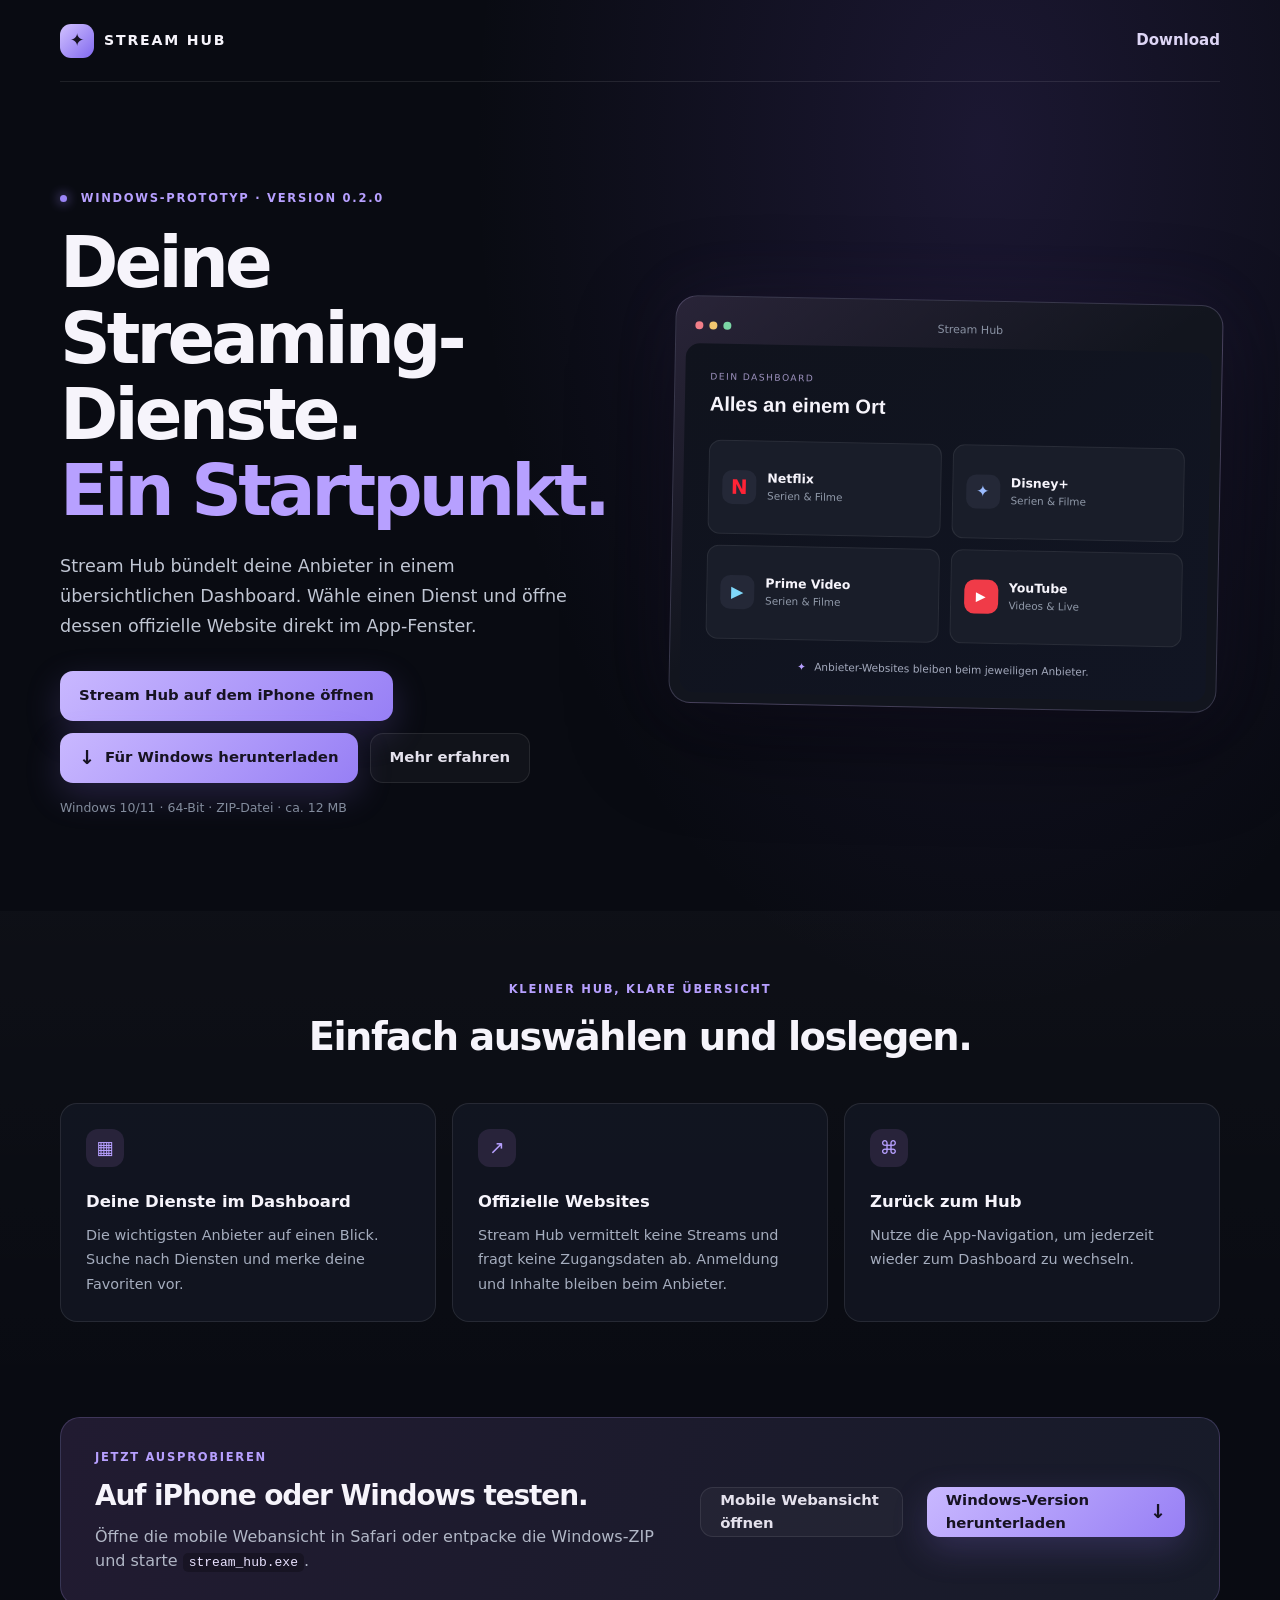
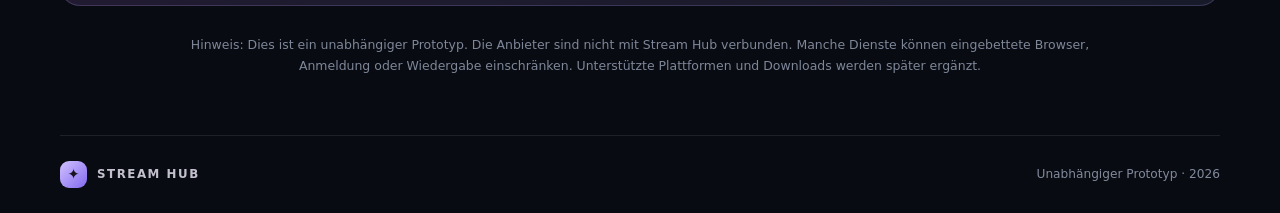
==== website/index.html @ b2f7ea52 "Prepare Stream Hub GitHub preview releases" ====
<!doctype html>
<html lang="de">
  <head>
    <meta charset="utf-8">
    <meta name="viewport" content="width=device-width, initial-scale=1">
    <meta name="description" content="Stream Hub ist ein übersichtlicher Startpunkt für deine Streaming-Dienste.">
    <meta name="theme-color" content="#090b12">
    <title>Stream Hub – Deine Dienste an einem Ort</title>
    <link rel="stylesheet" href="styles.css">
  </head>
  <body>
    <header class="topbar">
      <a class="brand" href="#top" aria-label="Stream Hub Startseite">
        <span class="brand-icon" aria-hidden="true">✦</span>
        <span>STREAM HUB</span>
      </a>
      <a class="top-link" href="#download">Download</a>
    </header>

    <main id="top">
      <section class="hero">
        <div class="hero-copy">
          <p class="eyebrow"><span class="pulse"></span> WINDOWS-PROTOTYP · VERSION 0.2.0</p>
          <h1>Deine Streaming-Dienste.<br><span>Ein Startpunkt.</span></h1>
          <p class="intro">Stream Hub bündelt deine Anbieter in einem übersichtlichen Dashboard. Wähle einen Dienst und öffne dessen offizielle Website direkt im App-Fenster.</p>
          <div class="hero-actions">
            <a class="button primary" href="app/">Stream Hub auf dem iPhone öffnen</a>
            <a class="button primary" href="downloads/Stream-Hub-Windows-x64.zip" download>
              <span aria-hidden="true">↓</span> Für Windows herunterladen
            </a>
            <a class="button secondary" href="#details">Mehr erfahren</a>
          </div>
          <p class="build-note">Windows 10/11 · 64-Bit · ZIP-Datei · ca. 12 MB</p>
        </div>

        <div class="mock-window" aria-label="Vorschau des Stream-Hub-Dashboards">
          <div class="window-bar"><span></span><span></span><span></span><b>Stream Hub</b></div>
          <div class="mock-content">
            <div class="mock-heading"><small>DEIN DASHBOARD</small><strong>Alles an einem Ort</strong></div>
            <div class="mock-grid">
              <div class="tile"><i class="netflix">N</i><b>Netflix</b><small>Serien & Filme</small></div>
              <div class="tile"><i class="disney">✦</i><b>Disney+</b><small>Serien & Filme</small></div>
              <div class="tile"><i class="prime">▶</i><b>Prime Video</b><small>Serien & Filme</small></div>
              <div class="tile"><i class="youtube">▶</i><b>YouTube</b><small>Videos & Live</small></div>
            </div>
            <div class="mock-caption"><span class="sparkle">✦</span> Anbieter-Websites bleiben beim jeweiligen Anbieter.</div>
          </div>
        </div>
      </section>

      <section id="details" class="details">
        <div class="section-title"><p class="eyebrow">KLEINER HUB, KLARE ÜBERSICHT</p><h2>Einfach auswählen und loslegen.</h2></div>
        <div class="feature-grid">
          <article class="feature"><span class="feature-icon">▦</span><h3>Deine Dienste im Dashboard</h3><p>Die wichtigsten Anbieter auf einen Blick. Suche nach Diensten und merke deine Favoriten vor.</p></article>
          <article class="feature"><span class="feature-icon">↗</span><h3>Offizielle Websites</h3><p>Stream Hub vermittelt keine Streams und fragt keine Zugangsdaten ab. Anmeldung und Inhalte bleiben beim Anbieter.</p></article>
          <article class="feature"><span class="feature-icon">⌘</span><h3>Zurück zum Hub</h3><p>Nutze die App-Navigation, um jederzeit wieder zum Dashboard zu wechseln.</p></article>
        </div>
      </section>

      <section id="download" class="download-panel">
        <div><p class="eyebrow">JETZT AUSPROBIEREN</p><h2>Auf iPhone oder Windows testen.</h2><p>Öffne die mobile Webansicht in Safari oder entpacke die Windows-ZIP und starte <code>stream_hub.exe</code>.</p></div>
        <a class="button secondary" href="app/">Mobile Webansicht öffnen</a>
        <a class="button primary" href="downloads/Stream-Hub-Windows-x64.zip" download>Windows-Version herunterladen <span aria-hidden="true">↓</span></a>
      </section>

      <p class="notice">Hinweis: Dies ist ein unabhängiger Prototyp. Die Anbieter sind nicht mit Stream Hub verbunden. Manche Dienste können eingebettete Browser, Anmeldung oder Wiedergabe einschränken. Unterstützte Plattformen und Downloads werden später ergänzt.</p>
    </main>

    <footer><a class="brand" href="#top"><span class="brand-icon" aria-hidden="true">✦</span><span>STREAM HUB</span></a><span>Unabhängiger Prototyp · 2026</span></footer>
  </body>
</html>
---- website/styles.css ----
:root{color-scheme:dark;--bg:#090b12;--panel:#151925;--panel2:#10141f;--text:#f6f4fb;--muted:#a5adbe;--purple:#b7a0ff;--line:rgba(255,255,255,.09)}
*{box-sizing:border-box}
html{scroll-behavior:smooth}
body{margin:0;background:radial-gradient(ellipse at 77% 8%,rgba(111,80,196,.18),transparent 32rem),var(--bg);color:var(--text);font-family:'Segoe UI',system-ui,sans-serif;line-height:1.55}
a{color:inherit;text-decoration:none}
.topbar,footer{width:min(1160px,calc(100% - 48px));margin:auto;display:flex;align-items:center;justify-content:space-between}
.topbar{height:82px;border-bottom:1px solid var(--line)}
.brand{display:inline-flex;align-items:center;gap:10px;font-family:'Segoe UI',system-ui,sans-serif;font-size:.88rem;font-weight:800;letter-spacing:.13em}
.brand-icon{display:grid;place-items:center;width:34px;height:34px;border-radius:11px;background:linear-gradient(135deg,#d2c2ff,#8169ef);color:#171322;font-size:1.1rem;letter-spacing:0}
.top-link{color:#ddd5f5;font-weight:600;font-size:.94rem}
.hero{width:min(1160px,calc(100% - 48px));margin:0 auto;padding:108px 0 94px;display:grid;grid-template-columns:1fr 1fr;gap:64px;align-items:center}
.eyebrow{margin:0 0 17px;color:var(--purple);font-size:.72rem;font-weight:700;letter-spacing:.15em}
.pulse{display:inline-block;width:7px;height:7px;border-radius:50%;margin-right:8px;background:#9b85f7;box-shadow:0 0 12px #9b85f7}
h1,h2,h3,p{margin-top:0}
h1,h2,h3{font-family:'Segoe UI',system-ui,sans-serif}
h1{font-size:clamp(2.75rem,5.5vw,4.5rem);line-height:1.08;letter-spacing:-.055em;margin-bottom:23px}
h1 span{color:var(--purple)}
.intro{max-width:530px;color:#c0c6d3;font-size:1.1rem;line-height:1.7;margin-bottom:29px}
.hero-actions{display:flex;flex-wrap:wrap;gap:12px}
.button{min-height:50px;padding:0 19px;border-radius:13px;display:inline-flex;align-items:center;justify-content:center;gap:10px;font-weight:700;font-size:.93rem;transition:transform .16s,filter .16s}
.button:hover{transform:translateY(-2px);filter:brightness(1.08)}
.primary{background:linear-gradient(135deg,#c9b8ff,#977ff5);color:#171322;box-shadow:0 12px 35px rgba(146,118,240,.21)}
.primary span{font-size:1.2rem}
.secondary{border:1px solid var(--line);background:rgba(255,255,255,.035);color:#e4e1ec}
.build-note{margin:15px 0 0;color:#838c9d;font-size:.78rem}
.mock-window{position:relative;padding:10px;border-radius:22px;background:linear-gradient(145deg,#292438,#12151e 48%);border:1px solid rgba(211,195,255,.2);box-shadow:0 28px 100px rgba(0,0,0,.45),0 0 70px rgba(137,105,220,.08);transform:rotate(1.1deg)}
.window-bar{height:37px;display:flex;align-items:center;gap:6px;padding:0 9px;color:#8991a2;font-size:.69rem}.window-bar span{width:8px;height:8px;border-radius:50%;background:#f17e88}.window-bar span:nth-child(2){background:#f2c66f}.window-bar span:nth-child(3){background:#7bd6a5}.window-bar b{margin-left:auto;margin-right:auto;font-weight:500}
.mock-content{padding:26px 25px 19px;border-radius:14px;background:linear-gradient(140deg,#10131d,#111523)}
.mock-heading{display:flex;flex-direction:column;gap:5px;margin-bottom:20px}.mock-heading small{color:#9c91bd;font-size:.57rem;letter-spacing:.16em}.mock-heading strong{font-family:Manrope,sans-serif;font-size:1.25rem}
.mock-grid{display:grid;grid-template-columns:1fr 1fr;gap:11px}
.tile{min-height:94px;padding:13px;border-radius:12px;border:1px solid rgba(255,255,255,.07);background:#191d29;display:grid;grid-template-columns:35px 1fr;grid-template-rows:1fr 1fr;column-gap:10px;align-items:center}
.tile i{grid-row:1/3;width:34px;height:34px;border-radius:10px;display:grid;place-items:center;background:#242837;font-style:normal;font-size:1rem;color:white}.tile .netflix{color:#ff2336;font-weight:800;font-size:1.25rem}.tile .disney{color:#9bbcff}.tile .prime{color:#80d8fa}.tile .youtube{background:#f03b48;font-size:.8rem}.tile b{align-self:end;font-size:.78rem}.tile small{align-self:start;color:#9099a9;font-size:.65rem}
.mock-caption{padding-top:18px;text-align:center;color:#a4aabd;font-size:.66rem}.sparkle{color:#b7a0ff;margin-right:5px}
.details{padding:70px 24px 95px;background:linear-gradient(180deg,rgba(255,255,255,.018),transparent)}
.section-title{text-align:center;margin:0 auto 37px}.section-title .eyebrow{margin-bottom:8px}.section-title h2,.download-panel h2{font-size:clamp(1.7rem,3vw,2.5rem);letter-spacing:-.04em;margin-bottom:0}
.feature-grid{width:min(1160px,100%);margin:auto;display:grid;grid-template-columns:repeat(3,1fr);gap:16px}
.feature{padding:25px;border:1px solid var(--line);border-radius:17px;background:rgba(21,25,37,.7)}
.feature-icon{display:grid;place-items:center;width:38px;height:38px;margin-bottom:22px;border-radius:12px;background:#28233a;color:var(--purple);font-size:1.15rem}.feature h3{font-size:1.03rem;margin-bottom:8px}.feature p{margin-bottom:0;color:var(--muted);font-size:.9rem;line-height:1.7}
.download-panel{width:min(1160px,calc(100% - 48px));margin:0 auto 28px;padding:31px 34px;border-radius:20px;background:linear-gradient(110deg,#211b31,#171b29);border:1px solid rgba(183,160,255,.2);display:flex;align-items:center;justify-content:space-between;gap:24px}.download-panel .eyebrow{margin-bottom:7px}.download-panel h2{font-size:1.75rem;margin-bottom:7px}.download-panel p:last-child{margin:0;color:#b1b7c6}.download-panel code{color:#e9e2ff;background:rgba(0,0,0,.25);padding:2px 6px;border-radius:5px}
.notice{width:min(950px,calc(100% - 48px));margin:0 auto 58px;text-align:center;color:#7e8798;font-size:.78rem;line-height:1.7}
footer{min-height:78px;border-top:1px solid var(--line);color:#818a9c;font-size:.76rem}footer .brand{color:#c4c1cf;font-size:.74rem}footer .brand-icon{width:27px;height:27px;border-radius:9px;font-size:.9rem}
@media(max-width:860px){.hero{padding:78px 0;grid-template-columns:1fr;gap:42px}.hero-copy{max-width:660px}.mock-window{width:min(560px,100%);margin:auto}.feature-grid{grid-template-columns:1fr}.feature{padding:21px}.feature-icon{margin-bottom:14px}}
@media(max-width:560px){.topbar,footer,.hero,.download-panel{width:calc(100% - 32px)}.topbar{height:68px}.hero{padding:59px 0 68px;gap:34px}h1{font-size:2.75rem}.intro{font-size:1rem}.hero-actions{flex-direction:column;align-items:stretch}.button{width:100%}.mock-content{padding:20px 15px 16px}.tile{min-height:82px;padding:9px;grid-template-columns:30px 1fr;column-gap:7px}.tile i{width:29px;height:29px}.tile b{font-size:.71rem}.tile small{font-size:.58rem}.details{padding:58px 16px 65px}.download-panel{padding:24px;align-items:stretch;flex-direction:column;margin-bottom:24px}.download-panel h2{font-size:1.55rem}.notice{width:calc(100% - 32px);margin-bottom:40px}footer{font-size:.66rem}}
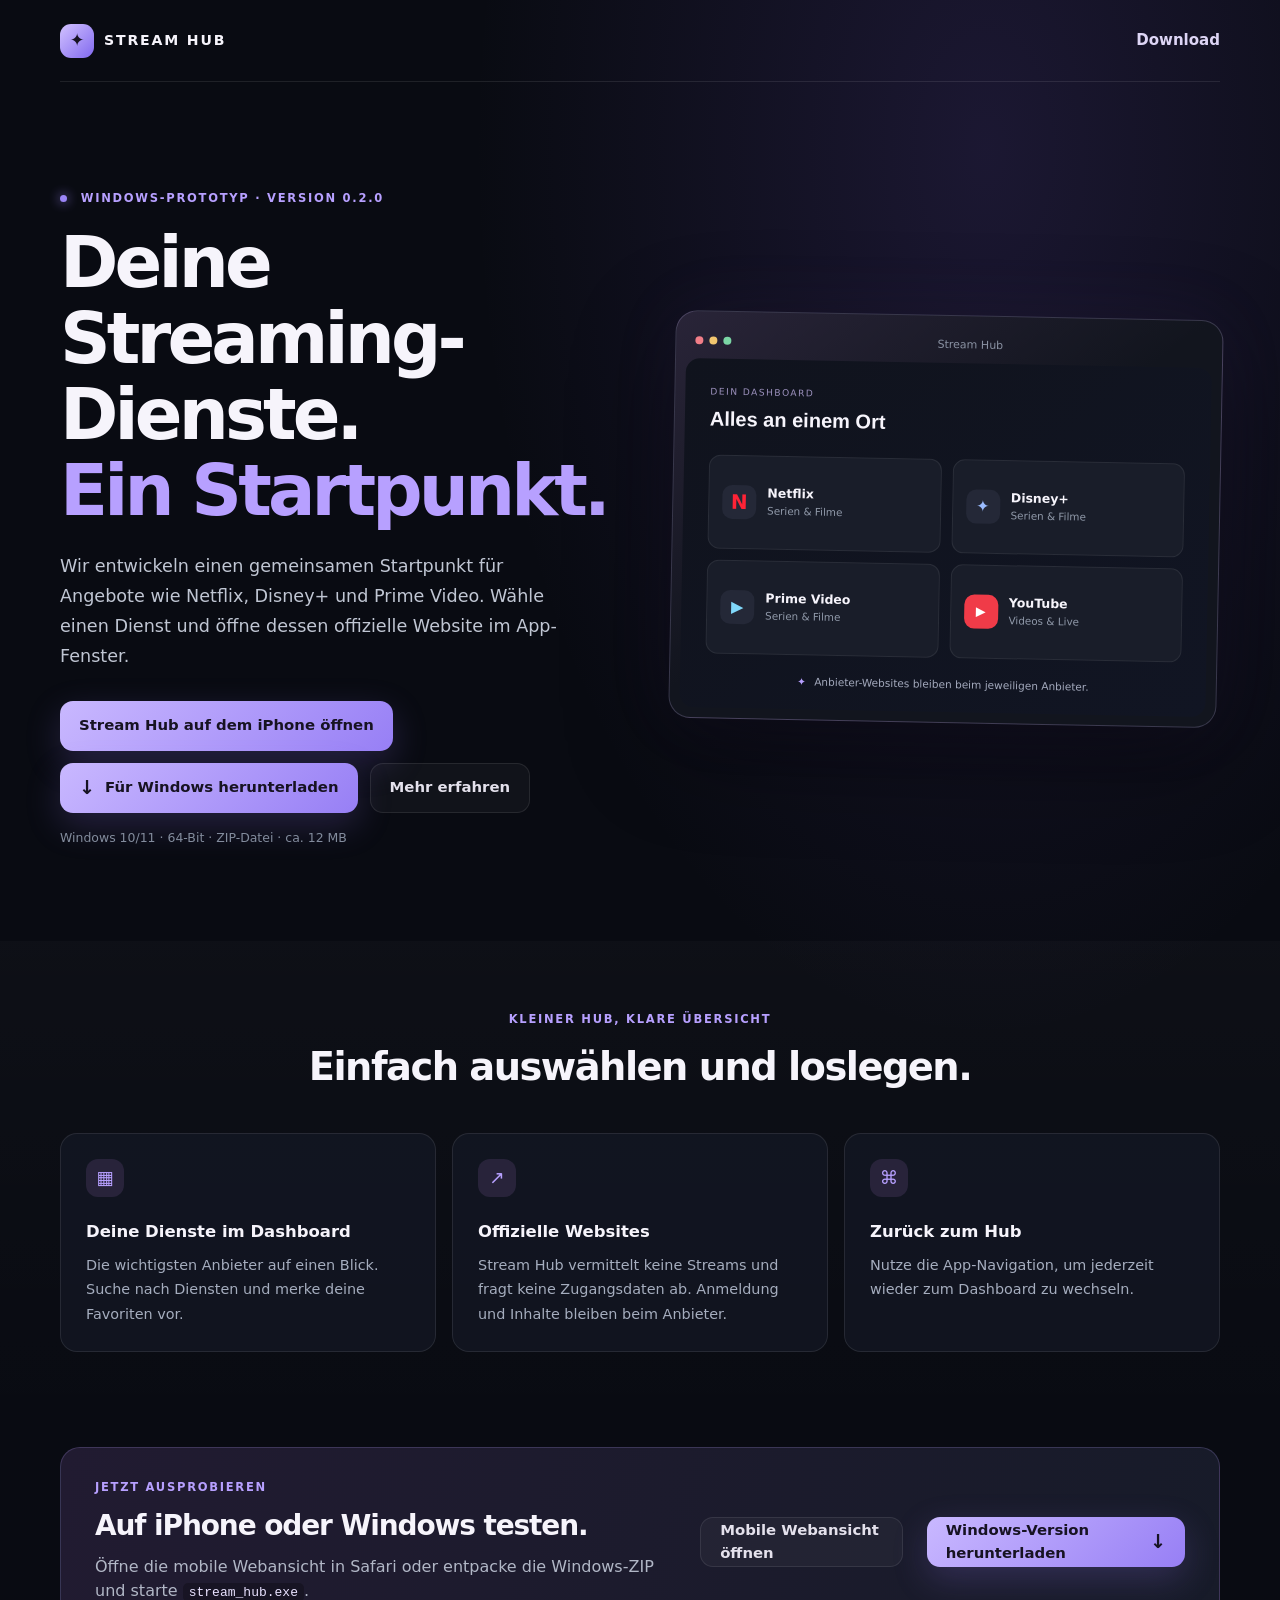
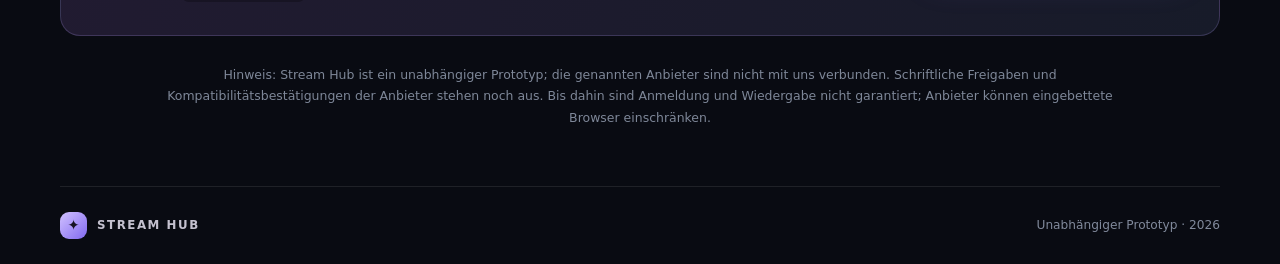
==== commit 9ed229a2: "Clarify provider approval status in app description" ====
--- a/website/index.html
+++ b/website/index.html
@@ -3,7 +3,7 @@
   <head>
     <meta charset="utf-8">
     <meta name="viewport" content="width=device-width, initial-scale=1">
-    <meta name="description" content="Stream Hub ist ein übersichtlicher Startpunkt für deine Streaming-Dienste.">
+    <meta name="description" content="Stream Hub ist ein unabhängiger Prototyp für einen gemeinsamen Startpunkt zu Streaming-Diensten.">
     <meta name="theme-color" content="#090b12">
     <title>Stream Hub – Deine Dienste an einem Ort</title>
     <link rel="stylesheet" href="styles.css">
@@ -22,7 +22,7 @@
         <div class="hero-copy">
           <p class="eyebrow"><span class="pulse"></span> WINDOWS-PROTOTYP · VERSION 0.2.0</p>
           <h1>Deine Streaming-Dienste.<br><span>Ein Startpunkt.</span></h1>
-          <p class="intro">Stream Hub bündelt deine Anbieter in einem übersichtlichen Dashboard. Wähle einen Dienst und öffne dessen offizielle Website direkt im App-Fenster.</p>
+          <p class="intro">Wir entwickeln einen gemeinsamen Startpunkt für Angebote wie Netflix, Disney+ und Prime Video. Wähle einen Dienst und öffne dessen offizielle Website im App-Fenster.</p>
           <div class="hero-actions">
             <a class="button primary" href="app/">Stream Hub auf dem iPhone öffnen</a>
             <a class="button primary" href="downloads/Stream-Hub-Windows-x64.zip" download>
@@ -63,7 +63,7 @@
         <a class="button primary" href="downloads/Stream-Hub-Windows-x64.zip" download>Windows-Version herunterladen <span aria-hidden="true">↓</span></a>
       </section>
 
-      <p class="notice">Hinweis: Dies ist ein unabhängiger Prototyp. Die Anbieter sind nicht mit Stream Hub verbunden. Manche Dienste können eingebettete Browser, Anmeldung oder Wiedergabe einschränken. Unterstützte Plattformen und Downloads werden später ergänzt.</p>
+      <p class="notice">Hinweis: Stream Hub ist ein unabhängiger Prototyp; die genannten Anbieter sind nicht mit uns verbunden. Schriftliche Freigaben und Kompatibilitätsbestätigungen der Anbieter stehen noch aus. Bis dahin sind Anmeldung und Wiedergabe nicht garantiert; Anbieter können eingebettete Browser einschränken.</p>
     </main>
 
     <footer><a class="brand" href="#top"><span class="brand-icon" aria-hidden="true">✦</span><span>STREAM HUB</span></a><span>Unabhängiger Prototyp · 2026</span></footer>
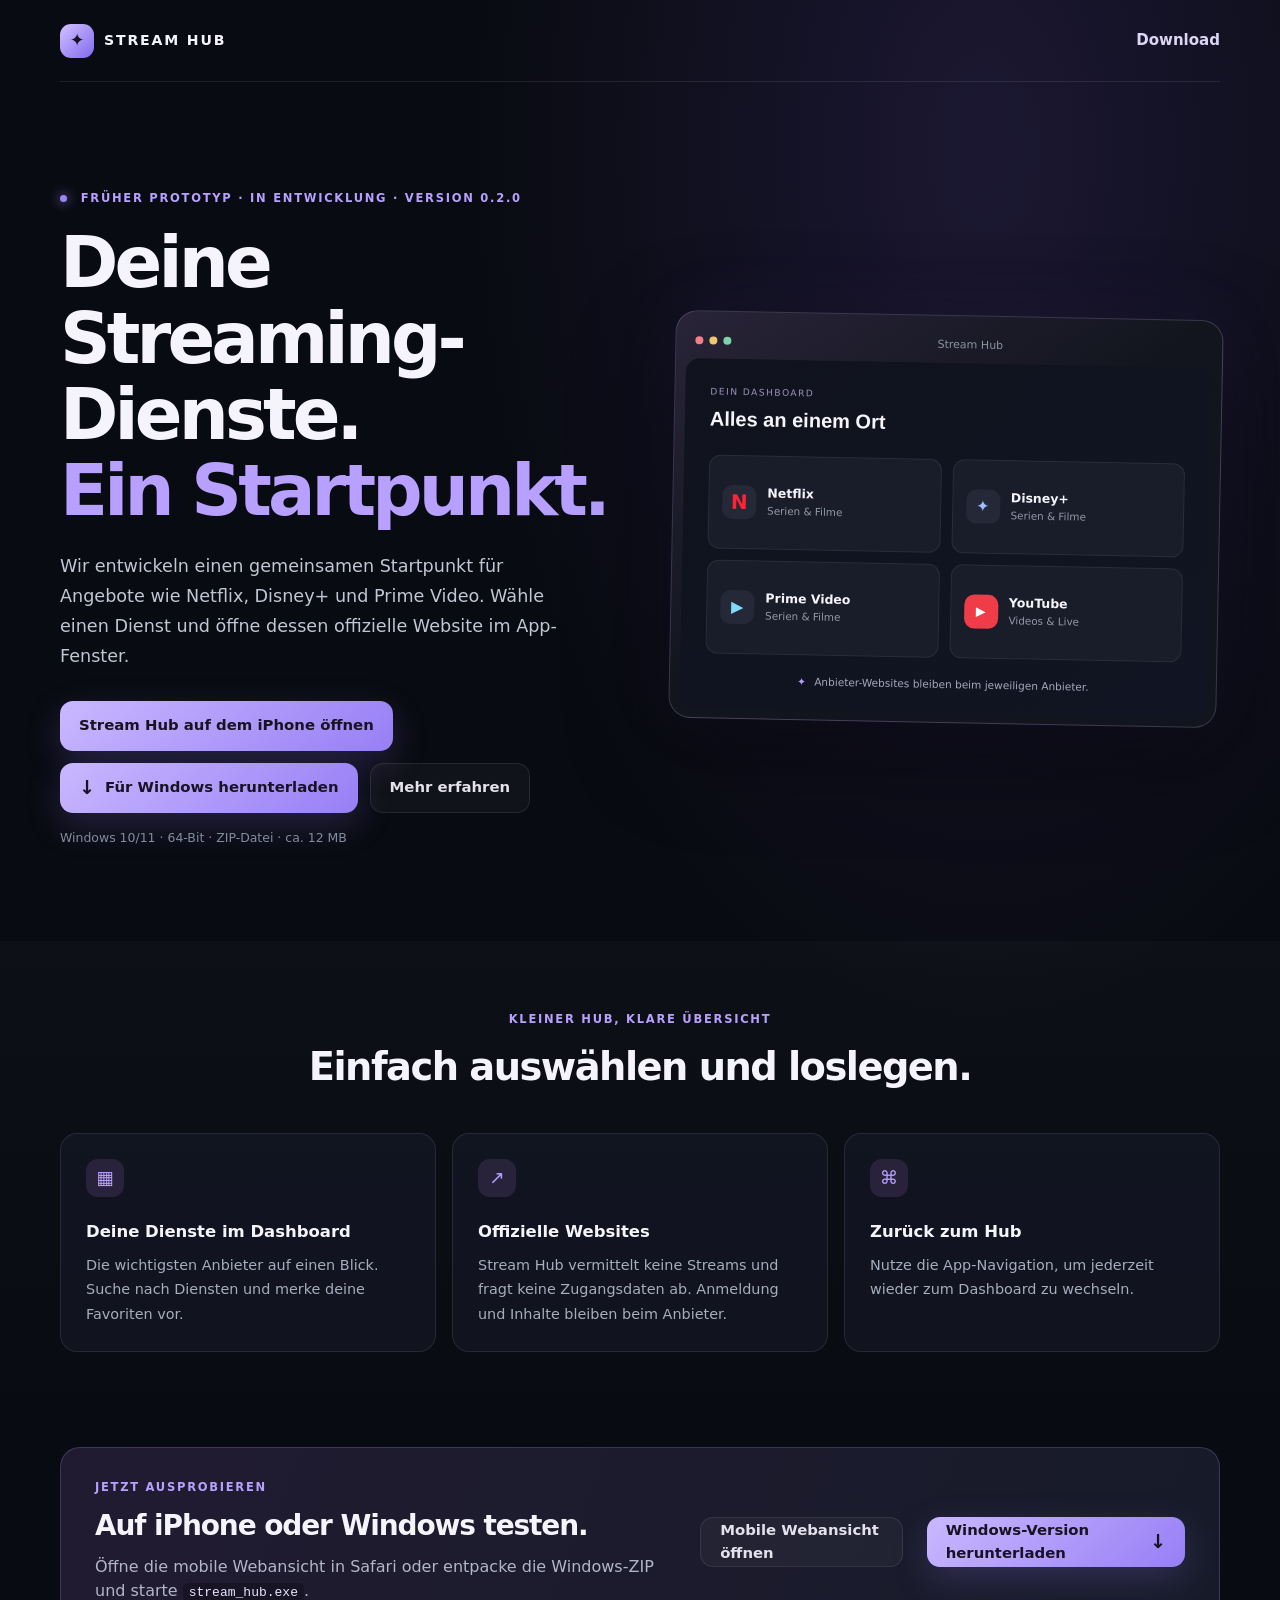
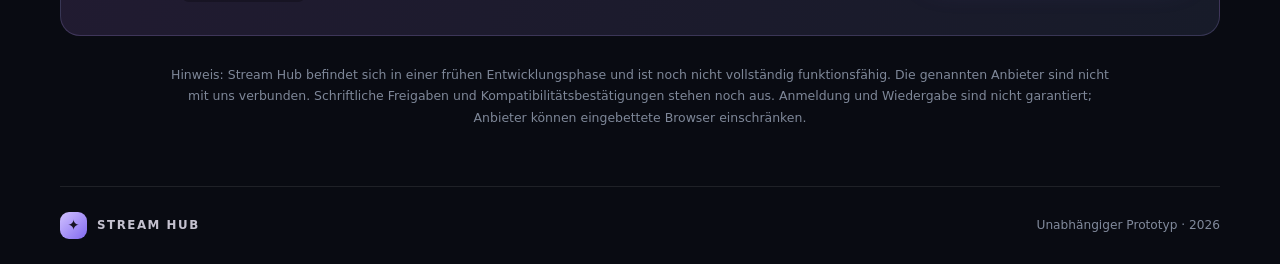
==== commit e4425583: "Mark Stream Hub as an early incomplete prototype" ====
--- a/website/index.html
+++ b/website/index.html
@@ -20,7 +20,7 @@
     <main id="top">
       <section class="hero">
         <div class="hero-copy">
-          <p class="eyebrow"><span class="pulse"></span> WINDOWS-PROTOTYP · VERSION 0.2.0</p>
+          <p class="eyebrow"><span class="pulse"></span> FRÜHER PROTOTYP · IN ENTWICKLUNG · VERSION 0.2.0</p>
           <h1>Deine Streaming-Dienste.<br><span>Ein Startpunkt.</span></h1>
           <p class="intro">Wir entwickeln einen gemeinsamen Startpunkt für Angebote wie Netflix, Disney+ und Prime Video. Wähle einen Dienst und öffne dessen offizielle Website im App-Fenster.</p>
           <div class="hero-actions">
@@ -63,7 +63,7 @@
         <a class="button primary" href="downloads/Stream-Hub-Windows-x64.zip" download>Windows-Version herunterladen <span aria-hidden="true">↓</span></a>
       </section>
 
-      <p class="notice">Hinweis: Stream Hub ist ein unabhängiger Prototyp; die genannten Anbieter sind nicht mit uns verbunden. Schriftliche Freigaben und Kompatibilitätsbestätigungen der Anbieter stehen noch aus. Bis dahin sind Anmeldung und Wiedergabe nicht garantiert; Anbieter können eingebettete Browser einschränken.</p>
+      <p class="notice">Hinweis: Stream Hub befindet sich in einer frühen Entwicklungsphase und ist noch nicht vollständig funktionsfähig. Die genannten Anbieter sind nicht mit uns verbunden. Schriftliche Freigaben und Kompatibilitätsbestätigungen stehen noch aus. Anmeldung und Wiedergabe sind nicht garantiert; Anbieter können eingebettete Browser einschränken.</p>
     </main>
 
     <footer><a class="brand" href="#top"><span class="brand-icon" aria-hidden="true">✦</span><span>STREAM HUB</span></a><span>Unabhängiger Prototyp · 2026</span></footer>
